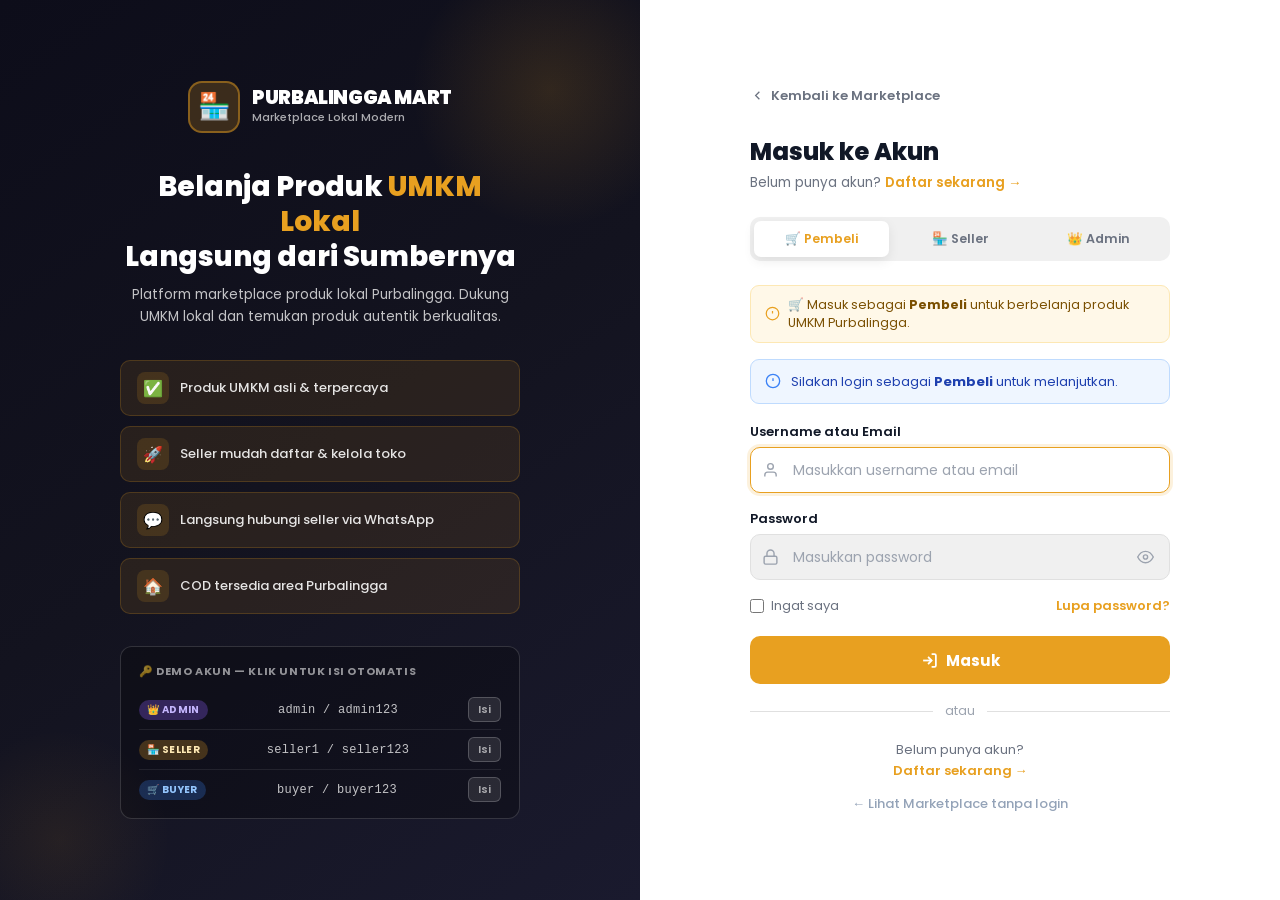
==== checkout.html @ 35e138ec "first commit" ====
<!DOCTYPE html>
<html lang="id">
<head>
  <meta charset="UTF-8"/>
  <meta name="viewport" content="width=device-width, initial-scale=1.0"/>
  <title>Checkout — Purbalingga Mart</title>
  <link rel="stylesheet" href="checkout.css"/>
  <style>
    /* ── Order Success Overlay ─────────────────────────── */
    #ck-success-overlay {
      position: fixed; inset: 0; background: rgba(0,0,0,.6);
      z-index: 9999; display: grid; place-items: center;
      padding: 20px; backdrop-filter: blur(6px);
      animation: ckFadeIn .3s ease;
    }
    @keyframes ckFadeIn { from { opacity:0 } to { opacity:1 } }

    .ck-success-card {
      background: #fff; border-radius: 20px; padding: 32px 28px;
      max-width: 480px; width: 100%;
      box-shadow: 0 28px 80px rgba(0,0,0,.18);
      animation: ckSlideUp .35s ease;
      max-height: 90vh; overflow-y: auto;
    }
    @keyframes ckSlideUp {
      from { opacity:0; transform:translateY(24px) }
      to   { opacity:1; transform:translateY(0) }
    }

    .ck-success-icon  { font-size: 52px; text-align: center; margin-bottom: 12px; }
    .ck-success-title {
      font-size: 20px; font-weight: 900; color: #1e293b;
      text-align: center; margin: 0 0 6px;
    }
    .ck-success-txid  {
      text-align: center; font-family: 'Courier New', monospace;
      font-size: 12px; color: #94a3b8; margin-bottom: 4px;
    }
    .ck-success-total {
      text-align: center; font-size: 15px; color: #64748b;
      margin-bottom: 24px;
    }
    .ck-success-total strong { color: #e8a020; font-size: 18px; }

    /* WA section */
    .ck-wa-section {
      background: #fff8e8; border: 1.5px solid #fde8b4;
      border-radius: 14px; padding: 18px; margin-bottom: 20px;
    }
    .ck-wa-section-title {
      display: flex; align-items: center; gap: 7px;
      font-size: 13.5px; font-weight: 800; color: #7a4f00;
      margin-bottom: 6px;
    }
    .ck-wa-desc {
      font-size: 12.5px; color: #7a5a2a; margin: 0 0 14px;
      line-height: 1.5;
    }
    .ck-wa-btn {
      display: flex; align-items: flex-start; gap: 10px;
      padding: 12px 14px; border-radius: 10px; text-decoration: none;
      font-size: 13px; font-weight: 700; margin-bottom: 8px;
      transition: all .2s; cursor: pointer; border: none;
      font-family: 'Poppins', sans-serif; width: 100%; box-sizing: border-box;
    }
    .ck-wa-btn:last-child { margin-bottom: 0; }
    .ck-wa-seller {
      background: #25d366; color: #fff;
      flex-direction: column; align-items: flex-start; gap: 3px;
    }
    .ck-wa-seller:hover { background: #1da851; }
    .ck-wa-sub {
      font-size: 11.5px; font-weight: 400; opacity: .85;
      display: flex; align-items: center; gap: 5px;
    }
    .ck-wa-no-number {
      background: #f1f5f9; color: #64748b;
      flex-direction: column; align-items: flex-start; gap: 3px;
    }
    .ck-wa-buyer {
      background: #eff6ff; color: #1e40af; border: 1.5px solid #bfdbfe;
      justify-content: center; font-size: 13px;
    }
    .ck-wa-buyer:hover { background: #dbeafe; }

    /* Action buttons */
    .ck-success-actions {
      display: flex; gap: 10px; flex-wrap: wrap;
    }
    .ck-success-btn {
      flex: 1; padding: 12px 16px; border-radius: 10px;
      font-size: 13.5px; font-weight: 700; text-align: center;
      text-decoration: none; display: block; transition: all .2s;
      font-family: 'Poppins', sans-serif; min-width: 120px;
    }
    .ck-success-btn-primary {
      background: #e8a020; color: #fff;
    }
    .ck-success-btn-primary:hover { background: #c98310; }
    .ck-success-btn-outline {
      background: #f8fafc; color: #475569;
      border: 1.5px solid #e2e8f0;
    }
    .ck-success-btn-outline:hover { border-color: #e8a020; color: #e8a020; }

    @media (max-width: 480px) {
      .ck-success-card { padding: 24px 18px; }
      .ck-success-actions { flex-direction: column; }
    }
  </style>
</head>
<body>

<!-- NAVBAR -->
<nav class="ck-nav">
  <a href="index.html" class="ck-nav-brand">
    <div class="ck-nav-logo">🏪</div>
    <span class="ck-nav-name">PURBALINGGA MART</span>
  </a>

  <!-- Progress steps -->
  <div class="ck-nav-steps">
    <div class="ck-step done">
      <div class="ck-step-num">✓</div>
      <span>Keranjang</span>
    </div>
    <div class="ck-step-line done"></div>
    <div class="ck-step active">
      <div class="ck-step-num">2</div>
      <span>Checkout</span>
    </div>
    <div class="ck-step-line"></div>
    <div class="ck-step">
      <div class="ck-step-num">3</div>
      <span>Pembayaran</span>
    </div>
  </div>

  <button class="ck-nav-back" onclick="window.history.back()">
    <svg viewBox="0 0 24 24"><polyline points="15,18 9,12 15,6"/></svg>
    Kembali
  </button>
</nav>

<!-- PAGE CONTENT -->
<div class="ck-page" id="ck-page-content">
  <div class="ck-layout">

    <!-- ═══════════════ MAIN COLUMN ═══════════════ -->
    <div class="ck-main">

      <!-- 1. PRODUK YANG DIPESAN -->
      <div class="ck-card">
        <div class="ck-card-head">
          <div class="ck-card-icon green">🛒</div>
          <div>
            <div class="ck-card-title">Produk yang Dipesan</div>
            <div class="ck-card-sub">Pastikan produk sudah sesuai</div>
          </div>
        </div>
        <div class="ck-prod-list" id="ck-product-list">
          <!-- Filled by checkout.js -->
          <div style="padding:40px 20px;text-align:center;color:#94a3b8">
            <div style="font-size:32px;margin-bottom:8px">⏳</div>
            <div>Memuat produk...</div>
          </div>
        </div>
      </div>

      <!-- 2. ALAMAT PENGIRIMAN -->
      <div class="ck-card">
        <div class="ck-card-head">
          <div class="ck-card-icon orange">📍</div>
          <div>
            <div class="ck-card-title">Alamat Pengiriman</div>
            <div class="ck-card-sub">Pastikan alamat lengkap dan benar</div>
          </div>
        </div>
        <div class="ck-card-body">

          <!-- Saved address box -->
          <div class="ck-saved-addr" id="ck-saved-address" style="display:none;margin-bottom:16px">
            <svg viewBox="0 0 24 24"><path d="M21 10c0 7-9 13-9 13S3 17 3 10a9 9 0 0118 0z"/><circle cx="12" cy="10" r="3"/></svg>
            <div class="ck-saved-addr-info">
              <div class="ck-saved-addr-name">— · —</div>
              <div class="ck-saved-addr-detail">Klik untuk menggunakan alamat tersimpan</div>
            </div>
          </div>

          <div class="ck-addr-form">
            <div class="ck-form-grid">
              <div class="ck-form-group">
                <label class="ck-form-label" for="addr-name">Nama Penerima <span class="ck-form-req">*</span></label>
                <input class="ck-form-input" type="text" id="addr-name" placeholder="Nama lengkap penerima" autocomplete="name"/>
              </div>
              <div class="ck-form-group">
                <label class="ck-form-label" for="addr-phone">Nomor HP <span class="ck-form-req">*</span></label>
                <input class="ck-form-input" type="tel" id="addr-phone" placeholder="08xxxxxxxxxx" autocomplete="tel"/>
              </div>
            </div>

            <div class="ck-form-grid">
              <div class="ck-form-group">
                <label class="ck-form-label" for="addr-province">Provinsi <span class="ck-form-req">*</span></label>
                <select class="ck-form-select" id="addr-province">
                  <option value="">-- Pilih Provinsi --</option>
                  <option value="Jawa Tengah" selected>Jawa Tengah</option>
                  <option value="Jawa Barat">Jawa Barat</option>
                  <option value="Jawa Timur">Jawa Timur</option>
                  <option value="DKI Jakarta">DKI Jakarta</option>
                  <option value="DI Yogyakarta">DI Yogyakarta</option>
                  <option value="Banten">Banten</option>
                  <option value="Sumatera Utara">Sumatera Utara</option>
                  <option value="Bali">Bali</option>
                  <option value="Kalimantan">Kalimantan</option>
                  <option value="Sulawesi">Sulawesi</option>
                  <option value="Lainnya">Lainnya</option>
                </select>
              </div>
              <div class="ck-form-group">
                <label class="ck-form-label" for="addr-city">Kota/Kabupaten <span class="ck-form-req">*</span></label>
                <select class="ck-form-select" id="addr-city">
                  <option value="">-- Pilih Kota --</option>
                  <option value="Purbalingga Kota">Kab. Purbalingga</option>
                  <option value="Banyumas">Kab. Banyumas</option>
                  <option value="Cilacap">Kab. Cilacap</option>
                  <option value="Banjarnegara">Kab. Banjarnegara</option>
                  <option value="Kebumen">Kab. Kebumen</option>
                  <option value="Pemalang">Kab. Pemalang</option>
                  <option value="Semarang">Kota Semarang</option>
                  <option value="Yogyakarta">Kota Yogyakarta</option>
                  <option value="Jakarta">DKI Jakarta</option>
                  <option value="Bandung">Kota Bandung</option>
                  <option value="Surabaya">Kota Surabaya</option>
                  <option value="Lainnya">Kota/Kab Lainnya</option>
                </select>
              </div>
            </div>

            <div class="ck-form-grid">
              <div class="ck-form-group">
                <label class="ck-form-label" for="addr-district">Kecamatan</label>
                <input class="ck-form-input" type="text" id="addr-district" placeholder="Nama kecamatan"/>
              </div>
              <div class="ck-form-group">
                <label class="ck-form-label" for="addr-postal">Kode Pos</label>
                <input class="ck-form-input" type="text" id="addr-postal" placeholder="53311" maxlength="5"/>
              </div>
            </div>

            <div class="ck-form-group ck-form-full">
              <label class="ck-form-label" for="addr-detail">Alamat Lengkap <span class="ck-form-req">*</span></label>
              <textarea class="ck-form-textarea" id="addr-detail" rows="3"
                        placeholder="Nama jalan, nomor rumah, RT/RW, patokan, dll."></textarea>
              <div class="ck-form-hint">Contoh: Jl. Mawar No. 5, RT 02/RW 03, dekat Masjid Al-Ikhlas</div>
            </div>
          </div>

        </div>
      </div>

      <!-- 3. PILIH PENGIRIMAN -->
      <div class="ck-card">
        <div class="ck-card-head">
          <div class="ck-card-icon blue">🚚</div>
          <div>
            <div class="ck-card-title">Metode Pengiriman</div>
            <div class="ck-card-sub">Ongkir otomatis berdasarkan lokasi</div>
          </div>
        </div>
        <div class="ck-card-body">
          <div class="ck-shipping-opts" id="ck-shipping-opts">
            <!-- Filled by checkout.js -->
            <div style="padding:20px;text-align:center;color:#94a3b8;font-size:13px">Pilih kota tujuan untuk melihat opsi pengiriman</div>
          </div>
        </div>
      </div>

      <!-- 4. METODE PEMBAYARAN -->
      <div class="ck-card">
        <div class="ck-card-head">
          <div class="ck-card-icon purple">💳</div>
          <div>
            <div class="ck-card-title">Metode Pembayaran</div>
            <div class="ck-card-sub">Pilih metode yang paling nyaman</div>
          </div>
        </div>
        <div class="ck-card-body">
          <div class="ck-pay-grid" id="ck-payment-grid">
            <!-- Filled by checkout.js -->
          </div>

          <!-- Bank transfer detail -->
          <div class="ck-bank-detail" id="ck-bank-detail">
            <div class="ck-bank-row">
              <span class="ck-bank-label">Bank BCA</span>
              <div style="display:flex;align-items:center;gap:8px">
                <span class="ck-bank-value" id="bca-number">1234567890</span>
                <button class="ck-copy-btn" data-val="1234567890">Salin</button>
              </div>
            </div>
            <div class="ck-bank-row">
              <span class="ck-bank-label">Bank BRI</span>
              <div style="display:flex;align-items:center;gap:8px">
                <span class="ck-bank-value">0987654321</span>
                <button class="ck-copy-btn" data-val="0987654321">Salin</button>
              </div>
            </div>
            <div class="ck-bank-row">
              <span class="ck-bank-label">Bank Mandiri</span>
              <div style="display:flex;align-items:center;gap:8px">
                <span class="ck-bank-value">1122334455</span>
                <button class="ck-copy-btn" data-val="1122334455">Salin</button>
              </div>
            </div>
            <div class="ck-bank-row" style="border-top:1px solid #dbeafe;margin-top:4px;padding-top:8px">
              <span class="ck-bank-label">a.n.</span>
              <span class="ck-bank-value">Purbalingga Mart</span>
            </div>
            <div style="font-size:11.5px;color:#1e40af;margin-top:8px;font-weight:500">
              ⚠️ Transfer sesuai total tagihan. Upload bukti ke seller via WhatsApp setelah transfer.
            </div>
          </div>

          <!-- E-wallet detail -->
          <div class="ck-bank-detail" id="ck-ewallet-detail" style="background:#fff8e8;border-color:#fde8b4">
            <div class="ck-bank-row" style="border-color:#fde8b4">
              <span class="ck-bank-label" style="color:#7a4f00">GoPay / OVO / Dana</span>
              <div style="display:flex;align-items:center;gap:8px">
                <span class="ck-bank-value" style="color:#7a4f00">0812-3456-7890</span>
                <button class="ck-copy-btn" data-val="081234567890" style="background:#fde8b4;color:#7a4f00">Salin</button>
              </div>
            </div>
            <div style="font-size:11.5px;color:#7a4f00;margin-top:6px;font-weight:500">
              ✅ Transfer ke nomor di atas lalu konfirmasi ke seller via WhatsApp.
            </div>
          </div>

          <!-- QRIS box -->
          <!-- QRIS box — diisi otomatis dari Supabase oleh PM_QRIS.renderInCheckout() -->
          <div class="ck-qris-box" id="ck-qris-box">
            <div class="ck-qris-img">
              <div style="text-align:center">
                <div style="font-size:28px;margin-bottom:4px">📱</div>
                <div style="font-size:11px;color:#64748b">QR Code<br>Purbalingga Mart</div>
              </div>
            </div>
            <div style="font-size:12.5px;color:#64748b;font-weight:500">
              Scan dengan GoPay, OVO, Dana, ShopeePay, atau m-banking
            </div>
          </div>

        </div>
      </div>

      <!-- 5. VOUCHER -->
      <div class="ck-card">
        <div class="ck-card-head">
          <div class="ck-card-icon orange">🎟️</div>
          <div>
            <div class="ck-card-title">Voucher & Promo</div>
            <div class="ck-card-sub">Masukkan kode untuk mendapatkan diskon</div>
          </div>
        </div>
        <div class="ck-card-body">
          <div class="ck-voucher-row">
            <input class="ck-voucher-input" type="text" id="ck-voucher-input"
                   placeholder="Contoh: HEMAT10 atau GRATISONGKIR"/>
            <button class="ck-voucher-btn" id="ck-voucher-btn">Pakai</button>
          </div>

          <!-- Applied badge -->
          <div class="ck-voucher-applied" id="ck-voucher-applied">
            <div class="ck-voucher-applied-txt">✅ <span id="ck-voucher-label">Voucher Aktif</span></div>
            <button class="ck-voucher-remove" id="ck-voucher-remove">Hapus</button>
          </div>

          <!-- Available vouchers chips -->
          <div class="ck-voucher-list" id="ck-voucher-chips">
            <!-- Filled by checkout.js -->
          </div>
          <div style="font-size:11.5px;color:#94a3b8;margin-top:8px">
            💡 Coba: <strong>HEMAT10</strong>, <strong>HEMAT20</strong>, <strong>GRATISONGKIR</strong>, <strong>DISKON50</strong>
          </div>
        </div>
      </div>

    </div><!-- /ck-main -->

    <!-- ═══════════════ SIDEBAR SUMMARY ═══════════════ -->
    <aside class="ck-aside">
      <div class="ck-card ck-summary">
        <div class="ck-sum-title">Ringkasan Pesanan</div>

        <!-- Product preview -->
        <div id="ck-sum-products">
          <!-- Filled by checkout.js -->
        </div>

        <div class="ck-sum-body">
          <div class="ck-sum-row">
            <span>Subtotal</span>
            <span class="ck-sum-val" id="sum-subtotal">Rp 0</span>
          </div>
          <div class="ck-sum-row">
            <span>Jumlah Item</span>
            <span class="ck-sum-val" id="sum-items">0 produk</span>
          </div>
          <div class="ck-sum-row">
            <span>Ongkos Kirim</span>
            <span class="ck-sum-val" id="sum-shipping">—</span>
          </div>
          <div class="ck-sum-row" id="sum-discount-row" style="display:none">
            <span>Diskon Voucher</span>
            <span class="ck-sum-val red" id="sum-discount">Rp 0</span>
          </div>
          <div class="ck-sum-row">
            <span>Biaya Layanan</span>
            <span class="ck-sum-val" id="sum-service">Rp 0</span>
          </div>
          <div class="ck-sum-divider"></div>
          <div class="ck-sum-row total">
            <span>TOTAL</span>
            <span id="sum-total">Rp 0</span>
          </div>
        </div>

        <div style="padding:0 16px 16px">
          <button class="ck-submit-btn" id="ck-submit-btn" disabled>
            <svg viewBox="0 0 24 24"><polyline points="20,6 9,17 4,12"/></svg>
            Buat Pesanan · <span id="sum-btn-total">Rp 0</span>
          </button>
          <div class="ck-security">
            <svg viewBox="0 0 24 24"><path d="M12 22s8-4 8-10V5l-8-3-8 3v7c0 6 8 10 8 10z"/></svg>
            Transaksi aman & terenkripsi
          </div>
          <div style="text-align:center;font-size:11.5px;color:#94a3b8;margin-top:8px">
            Dengan menekan tombol di atas, Anda menyetujui
            <a href="#" style="color:#e8a020" onclick="return false">Syarat & Ketentuan</a> kami.
          </div>
        </div>
      </div>

      <!-- Why trust us -->
      <div style="background:#fff;border:1px solid #e2e8f0;border-radius:14px;padding:16px 18px;margin-top:14px">
        <div style="font-size:12.5px;font-weight:700;color:#1e293b;margin-bottom:12px">🛡️ Belanja Aman di Purbalingga Mart</div>
        <div style="display:flex;flex-direction:column;gap:8px">
          <div style="display:flex;align-items:center;gap:10px;font-size:12.5px;color:#475569">
            <span style="font-size:16px">✅</span><span>Produk UMKM asli & terpercaya</span>
          </div>
          <div style="display:flex;align-items:center;gap:10px;font-size:12.5px;color:#475569">
            <span style="font-size:16px">💚</span><span>COD tersedia area Purbalingga</span>
          </div>
          <div style="display:flex;align-items:center;gap:10px;font-size:12.5px;color:#475569">
            <span style="font-size:16px">🔒</span><span>Data transaksi aman & privat</span>
          </div>
          <div style="display:flex;align-items:center;gap:10px;font-size:12.5px;color:#475569">
            <span style="font-size:16px">🔄</span><span>Mudah komplain ke seller</span>
          </div>
        </div>
      </div>
    </aside>

  </div><!-- /ck-layout -->
</div><!-- /ck-page -->

<div id="ck-toast-wrap" class="ck-toast-wrap"></div>

<!-- Scripts -->
<script src="auth.js"></script>
<script src="assets/js/storage.js"></script>
<script src="assets/js/transaction.js"></script>
<script src="assets/js/checkout.js"></script>

<!-- Auto-render QRIS saat payment QRIS dipilih -->
<script>
  document.addEventListener('DOMContentLoaded', () => {
    // Patch showPaymentDetail supaya render QRIS dari Supabase
    const _origRender = window.PM_CHECKOUT;
    document.getElementById('ck-payment-grid')?.addEventListener('click', (e) => {
      const card = e.target.closest('.ck-pay-card');
      if (card && card.dataset.method === 'qris') {
        setTimeout(() => {
          if (typeof PM_QRIS !== 'undefined') PM_QRIS.renderInCheckout();
        }, 50);
      }
    });
  });
</script>

<!-- Update cart.js checkout() to redirect to checkout page -->
<script>
  document.addEventListener('DOMContentLoaded', () => {
    if (window.PM_CART) {
      PM_CART.checkout = function() {
        const cart = PM_DB.getCart();
        if (!cart.length) { PM_AUTH.toast('Keranjang kosong!','err'); return; }
        if (!PM_AUTH.isLoggedIn()) { PM_AUTH.showLoginModal(); return; }
        window.location.href = 'checkout.html';
      };
    }
  });
</script>
</body>
</html>
---- checkout.css ----
/* ================================================================
   PURBALINGGA MART — checkout.css
   Modern marketplace checkout UI
   ================================================================ */

@import url('https://fonts.googleapis.com/css2?family=Poppins:wght@300;400;500;600;700;800;900&display=swap');

*,*::before,*::after { box-sizing: border-box; margin: 0; padding: 0; }
html { scroll-behavior: smooth; }
body { font-family: 'Poppins', sans-serif; background: #f1f5f9; color: #1e293b; min-height: 100vh; }
a { text-decoration: none; color: inherit; }

/* ── Tokens ── */
:root {
  --g: #e8a020; --g-dk: #c98310; --g-xdk: #7a4f00; --g-lt: #fde8b4; --g-xlt: #fff8e8;
  --dark: #0d0d1a; --dark-2: #13131f; --dark-3: #1a1a2e;
  --or: #f97316; --rd: #ef4444; --bl: #3b82f6; --yl: #f59e0b; --pu: #8b5cf6;
  --wh: #fff; --bg: #f1f5f9; --brd: #e2e8f0; --txt: #1e293b; --txt-m: #64748b; --txt-lt: #94a3b8;
  --sh: 0 4px 14px rgba(0,0,0,.07); --sh-lg: 0 12px 36px rgba(0,0,0,.10);
  --r: 10px; --r-md: 14px; --r-lg: 18px; --r-f: 9999px; --t: all .2s ease;
}

/* ================================================================
   TOPBAR / NAVBAR
   ================================================================ */
.ck-nav {
  background: var(--wh);
  border-bottom: 1px solid var(--brd);
  padding: 0 24px;
  height: 60px;
  display: flex;
  align-items: center;
  justify-content: space-between;
  position: sticky;
  top: 0;
  z-index: 100;
  box-shadow: var(--sh);
}
.ck-nav-brand { display: flex; align-items: center; gap: 10px; text-decoration: none; }
.ck-nav-logo  { width: 38px; height: 38px; background: var(--g); border-radius: 10px; display: grid; place-items: center; font-size: 20px; }
.ck-nav-name  { font-size: 15px; font-weight: 800; color: var(--txt); }
.ck-nav-steps { display: flex; align-items: center; gap: 6px; }
.ck-step { display: flex; align-items: center; gap: 6px; font-size: 12.5px; font-weight: 600; color: var(--txt-lt); }
.ck-step-num { width: 24px; height: 24px; border-radius: 50%; background: var(--bg); border: 2px solid var(--brd); display: grid; place-items: center; font-size: 11px; font-weight: 800; transition: var(--t); }
.ck-step.active .ck-step-num { background: var(--g); border-color: var(--g); color: #fff; }
.ck-step.done   .ck-step-num { background: var(--g-lt); border-color: var(--g); color: var(--g-dk); }
.ck-step.active { color: var(--g-dk); }
.ck-step-line { width: 32px; height: 2px; background: var(--brd); border-radius: 1px; }
.ck-step-line.done { background: var(--g-lt); }
.ck-nav-back { display: flex; align-items: center; gap: 6px; font-size: 13px; font-weight: 600; color: var(--txt-m); transition: var(--t); cursor: pointer; border: none; background: none; font-family: inherit; }
.ck-nav-back:hover { color: var(--g); }
.ck-nav-back svg { width: 15px; height: 15px; stroke: currentColor; fill: none; stroke-width: 2; }

/* ================================================================
   LAYOUT
   ================================================================ */
.ck-page { max-width: 1100px; margin: 0 auto; padding: 24px 20px 60px; }
.ck-layout {
  display: grid;
  grid-template-columns: 1fr 360px;
  gap: 20px;
  align-items: start;
}
.ck-main { display: flex; flex-direction: column; gap: 16px; }
.ck-aside { position: sticky; top: 76px; }

/* ================================================================
   CARD
   ================================================================ */
.ck-card {
  background: var(--wh);
  border-radius: var(--r-md);
  border: 1px solid var(--brd);
  overflow: hidden;
  box-shadow: var(--sh);
  transition: var(--t);
}
.ck-card-head {
  padding: 16px 20px;
  border-bottom: 1px solid #f8fafc;
  display: flex;
  align-items: center;
  gap: 10px;
}
.ck-card-icon { width: 34px; height: 34px; border-radius: 9px; display: grid; place-items: center; font-size: 17px; flex-shrink: 0; }
.ck-card-icon.green  { background: var(--g-xlt); }
.ck-card-icon.orange { background: #fff7ed; }
.ck-card-icon.blue   { background: #eff6ff; }
.ck-card-icon.purple { background: #f5f3ff; }
.ck-card-title { font-size: 14px; font-weight: 700; color: var(--txt); }
.ck-card-sub   { font-size: 12px; color: var(--txt-m); margin-top: 1px; }
.ck-card-body  { padding: 18px 20px; }

/* ================================================================
   PRODUCT LIST
   ================================================================ */
.ck-prod-list { display: flex; flex-direction: column; gap: 0; }
.ck-prod-item {
  display: flex;
  align-items: flex-start;
  gap: 14px;
  padding: 14px 20px;
  border-bottom: 1px solid #f8fafc;
  transition: var(--t);
}
.ck-prod-item:last-child { border-bottom: none; }
.ck-prod-item:hover { background: #fafbfc; }
.ck-prod-checkbox { margin-top: 4px; accent-color: var(--g); width: 16px; height: 16px; flex-shrink: 0; cursor: pointer; }
.ck-prod-img  {
  width: 70px; height: 70px; border-radius: 10px;
  object-fit: cover; flex-shrink: 0;
  border: 1px solid var(--brd);
}
.ck-prod-info { flex: 1; min-width: 0; }
.ck-prod-name { font-size: 13.5px; font-weight: 700; color: var(--txt); margin-bottom: 3px; line-height: 1.35; }
.ck-prod-store{ font-size: 12px; color: var(--txt-m); margin-bottom: 6px; }
.ck-prod-price-row { display: flex; align-items: center; justify-content: space-between; }
.ck-prod-price{ font-size: 15px; font-weight: 800; color: var(--g); }
.ck-prod-sub  { font-size: 12.5px; color: var(--txt-lt); }
.ck-prod-qty  { display: flex; align-items: center; gap: 8px; margin-top: 8px; }
.ck-qty-btn   {
  width: 28px; height: 28px; border: 1.5px solid var(--brd); border-radius: 7px;
  background: var(--bg); cursor: pointer; font-size: 16px; font-weight: 700;
  display: grid; place-items: center; transition: var(--t); font-family: inherit; color: var(--txt);
}
.ck-qty-btn:hover { border-color: var(--g); background: var(--g-xlt); color: var(--g); }
.ck-qty-num  { font-size: 14px; font-weight: 700; color: var(--txt); min-width: 24px; text-align: center; }
.ck-prod-remove { color: var(--txt-lt); background: none; border: none; cursor: pointer; font-size: 13px; padding: 3px 6px; border-radius: 5px; transition: var(--t); }
.ck-prod-remove:hover { background: #fef2f2; color: var(--rd); }

/* Seller group header */
.ck-seller-group { border-bottom: 1px solid #f1f5f9; }
.ck-seller-head  { padding: 10px 20px; background: #f8fafc; display: flex; align-items: center; gap: 8px; }
.ck-seller-avatar{ width: 24px; height: 24px; border-radius: 50%; object-fit: cover; }
.ck-seller-name  { font-size: 12.5px; font-weight: 700; color: var(--g-dk); }
.ck-seller-loc   { font-size: 11.5px; color: var(--txt-lt); margin-left: auto; }

/* Catatan per toko */
.ck-note-field {
  width: 100%;
  border: 1.5px solid var(--brd);
  border-radius: var(--r);
  padding: 9px 12px;
  font-size: 13px;
  font-family: 'Poppins', sans-serif;
  color: var(--txt);
  resize: none;
  transition: var(--t);
  outline: none;
  background: var(--bg);
}
.ck-note-field:focus { border-color: var(--g); background: #fff; }
.ck-note-wrap { padding: 0 20px 14px; }
.ck-note-label{ font-size: 12px; color: var(--txt-m); font-weight: 600; margin-bottom: 6px; }

/* ================================================================
   ADDRESS FORM
   ================================================================ */
.ck-addr-form  { display: flex; flex-direction: column; gap: 14px; }
.ck-form-grid  { display: grid; grid-template-columns: 1fr 1fr; gap: 12px; }
.ck-form-full  { grid-column: 1 / -1; }
.ck-form-group { display: flex; flex-direction: column; gap: 5px; }
.ck-form-label { font-size: 12.5px; font-weight: 700; color: var(--txt-m); display: flex; align-items: center; gap: 3px; }
.ck-form-req   { color: var(--rd); }
.ck-form-input, .ck-form-select, .ck-form-textarea {
  height: 42px;
  border: 1.5px solid var(--brd);
  border-radius: var(--r);
  padding: 0 13px;
  font-size: 13.5px;
  color: var(--txt);
  background: var(--bg);
  font-family: 'Poppins', sans-serif;
  transition: var(--t);
  outline: none;
}
.ck-form-input:focus, .ck-form-select:focus, .ck-form-textarea:focus {
  border-color: var(--g);
  background: #fff;
  box-shadow: 0 0 0 3px rgba(232,160,32,.12);
}
.ck-form-input.err { border-color: var(--rd); }
.ck-form-textarea { height: auto; min-height: 80px; padding: 10px 13px; resize: vertical; }
.ck-form-select {
  appearance: none;
  background-image: url("data:image/svg+xml,%3Csvg xmlns='http://www.w3.org/2000/svg' width='14' height='14' viewBox='0 0 24 24' fill='none' stroke='%2394a3b8' stroke-width='2'%3E%3Cpath d='m6 9 6 6 6-6'/%3E%3C/svg%3E");
  background-repeat: no-repeat;
  background-position: right 12px center;
  padding-right: 36px;
  cursor: pointer;
}
.ck-form-hint  { font-size: 11.5px; color: var(--txt-lt); margin-top: 2px; }
.ck-saved-addr { background: var(--g-xlt); border: 1.5px solid var(--g-lt); border-radius: var(--r); padding: 12px 14px; display: flex; align-items: flex-start; gap: 12px; cursor: pointer; transition: var(--t); }
.ck-saved-addr:hover { border-color: var(--g); }
.ck-saved-addr svg { width: 18px; height: 18px; stroke: var(--g); fill: none; stroke-width: 2; flex-shrink: 0; margin-top: 1px; }
.ck-saved-addr-info { flex: 1; }
.ck-saved-addr-name { font-size: 13px; font-weight: 700; color: var(--g-dk); }
.ck-saved-addr-detail { font-size: 12.5px; color: var(--g-dk); opacity: .8; margin-top: 2px; line-height: 1.5; }

/* ================================================================
   PAYMENT METHOD
   ================================================================ */
.ck-pay-grid { display: grid; grid-template-columns: 1fr 1fr; gap: 10px; }
.ck-pay-card {
  border: 2px solid var(--brd);
  border-radius: var(--r-md);
  padding: 14px 16px;
  cursor: pointer;
  transition: var(--t);
  display: flex;
  flex-direction: column;
  gap: 6px;
  position: relative;
  overflow: hidden;
}
.ck-pay-card:hover { border-color: var(--g); background: var(--g-xlt); }
.ck-pay-card.selected {
  border-color: var(--g);
  background: var(--g-xlt);
  box-shadow: 0 0 0 3px rgba(232,160,32,.15);
}
.ck-pay-card input[type="radio"] { position: absolute; opacity: 0; pointer-events: none; }
.ck-pay-icon  { font-size: 24px; line-height: 1; }
.ck-pay-name  { font-size: 13px; font-weight: 700; color: var(--txt); }
.ck-pay-desc  { font-size: 11.5px; color: var(--txt-m); line-height: 1.4; }
.ck-pay-check {
  position: absolute; top: 10px; right: 10px;
  width: 20px; height: 20px; border-radius: 50%;
  border: 2px solid var(--brd); background: #fff;
  display: grid; place-items: center;
  transition: var(--t);
}
.ck-pay-card.selected .ck-pay-check { background: var(--g); border-color: var(--g); }
.ck-pay-check svg { width: 10px; height: 10px; stroke: #fff; fill: none; stroke-width: 3; opacity: 0; transition: var(--t); }
.ck-pay-card.selected .ck-pay-check svg { opacity: 1; }

/* Bank details */
.ck-bank-detail {
  display: none;
  background: #eff6ff;
  border: 1.5px solid #bfdbfe;
  border-radius: var(--r);
  padding: 14px 16px;
  margin-top: 12px;
}
.ck-bank-detail.show { display: block; }
.ck-bank-row  { display: flex; justify-content: space-between; align-items: center; padding: 6px 0; border-bottom: 1px solid #dbeafe; font-size: 13px; }
.ck-bank-row:last-child { border-bottom: none; }
.ck-bank-label{ color: #1e40af; font-weight: 600; }
.ck-bank-value{ color: #1e40af; font-weight: 700; }
.ck-copy-btn  {
  font-size: 11px; font-weight: 700; color: var(--bl);
  background: #dbeafe; border: none; border-radius: 5px;
  padding: 3px 8px; cursor: pointer; font-family: 'Poppins', sans-serif;
  transition: var(--t);
}
.ck-copy-btn:hover { background: #bfdbfe; }

/* QRIS */
.ck-qris-box {
  display: none; text-align: center;
  padding: 16px; margin-top: 12px;
  background: #f8fafc; border: 1.5px solid var(--brd); border-radius: var(--r);
}
.ck-qris-box.show { display: block; }
.ck-qris-img { width: 140px; height: 140px; background: var(--brd); border-radius: 10px; margin: 0 auto 10px; display: grid; place-items: center; font-size: 11px; color: var(--txt-lt); }

/* ================================================================
   SHIPPING
   ================================================================ */
.ck-shipping-opts { display: flex; flex-direction: column; gap: 8px; }
.ck-ship-opt {
  border: 2px solid var(--brd);
  border-radius: var(--r);
  padding: 12px 16px;
  cursor: pointer;
  transition: var(--t);
  display: flex;
  align-items: center;
  gap: 12px;
}
.ck-ship-opt:hover   { border-color: var(--g); }
.ck-ship-opt.selected{ border-color: var(--g); background: var(--g-xlt); }
.ck-ship-opt input   { accent-color: var(--g); flex-shrink: 0; }
.ck-ship-info { flex: 1; }
.ck-ship-name { font-size: 13px; font-weight: 700; color: var(--txt); }
.ck-ship-eta  { font-size: 11.5px; color: var(--txt-m); margin-top: 1px; }
.ck-ship-price{ font-size: 14px; font-weight: 800; color: var(--g); }
.ck-ship-notice {
  background: var(--g-xlt); border: 1.5px solid var(--g-lt);
  border-radius: var(--r); padding: 11px 14px;
  font-size: 12.5px; color: var(--g-xdk); line-height: 1.6;
  margin-bottom: 14px;
}
.ck-ship-group { margin-bottom: 16px; }
.ck-ship-group:last-child { margin-bottom: 0; }
.ck-ship-group-title {
  font-size: 12.5px; font-weight: 800; color: var(--txt);
  margin-bottom: 8px; display: flex; align-items: center; gap: 6px;
}
.ck-ship-radio-list { display: flex; flex-direction: column; gap: 8px; }

/* ================================================================
   VOUCHER
   ================================================================ */
.ck-voucher-row { display: flex; gap: 8px; }
.ck-voucher-input {
  flex: 1; height: 42px;
  border: 1.5px solid var(--brd); border-radius: var(--r);
  padding: 0 14px; font-size: 13.5px; font-family: 'Poppins', sans-serif;
  text-transform: uppercase; letter-spacing: 1px; color: var(--g-dk); font-weight: 600;
  background: var(--bg); transition: var(--t); outline: none;
}
.ck-voucher-input:focus { border-color: var(--g); background: #fff; }
.ck-voucher-input::placeholder { text-transform: none; letter-spacing: 0; color: var(--txt-lt); font-weight: 400; }
.ck-voucher-btn {
  height: 42px; padding: 0 18px;
  background: var(--g); color: #fff;
  border: none; border-radius: var(--r);
  font-size: 13px; font-weight: 700; cursor: pointer;
  font-family: 'Poppins', sans-serif; transition: var(--t);
  white-space: nowrap;
}
.ck-voucher-btn:hover { background: var(--g-dk); }
.ck-voucher-applied {
  display: none;
  background: var(--g-xlt); border: 1.5px solid var(--g-lt);
  border-radius: var(--r); padding: 10px 14px;
  margin-top: 10px;
  align-items: center; justify-content: space-between; gap: 10px;
}
.ck-voucher-applied.show { display: flex; }
.ck-voucher-applied-txt { font-size: 13px; font-weight: 700; color: var(--g-dk); }
.ck-voucher-remove {
  font-size: 12px; font-weight: 700; color: var(--rd);
  background: #fef2f2; border: none; border-radius: 5px;
  padding: 3px 9px; cursor: pointer; font-family: inherit;
  transition: var(--t);
}
.ck-voucher-remove:hover { background: #fee2e2; }

/* Available vouchers */
.ck-voucher-list { display: flex; flex-wrap: wrap; gap: 6px; margin-top: 10px; }
.ck-voucher-chip {
  padding: 4px 10px; background: #f8fafc; border: 1.5px solid var(--brd);
  border-radius: var(--r-f); font-size: 11.5px; font-weight: 700;
  color: var(--txt-m); cursor: pointer; transition: var(--t);
  font-family: 'Poppins', sans-serif;
}
.ck-voucher-chip:hover { border-color: var(--g); background: var(--g-xlt); color: var(--g); }

/* ================================================================
   ORDER SUMMARY SIDEBAR
   ================================================================ */
.ck-summary { display: flex; flex-direction: column; gap: 14px; }
.ck-sum-title { font-size: 14px; font-weight: 800; color: var(--txt); padding: 16px 20px 0; }
.ck-sum-body  { padding: 0 20px 16px; }
.ck-sum-row   { display: flex; justify-content: space-between; align-items: center; padding: 8px 0; font-size: 13.5px; color: var(--txt-m); }
.ck-sum-row.bold { font-size: 14px; font-weight: 700; color: var(--txt); }
.ck-sum-row.total{
  font-size: 16px; font-weight: 900; color: var(--g);
  border-top: 2px solid var(--g-lt); margin-top: 4px; padding-top: 12px;
}
.ck-sum-row.discount { color: var(--rd); }
.ck-sum-divider{ height: 1px; background: var(--brd); margin: 4px 0; }
.ck-sum-val   { font-weight: 700; color: var(--txt); }
.ck-sum-val.green { color: var(--g); }
.ck-sum-val.red   { color: var(--rd); }

/* Submit button */
.ck-submit-btn {
  width: 100%;
  height: 52px;
  background: linear-gradient(135deg, var(--g), var(--g-dk));
  color: #fff;
  border: none;
  border-radius: var(--r-md);
  font-size: 15px;
  font-weight: 800;
  cursor: pointer;
  font-family: 'Poppins', sans-serif;
  transition: var(--t);
  display: flex;
  align-items: center;
  justify-content: center;
  gap: 8px;
  box-shadow: 0 4px 18px rgba(232,160,32,.40);
  letter-spacing: .3px;
}
.ck-submit-btn:hover { background: linear-gradient(135deg, var(--g-dk), var(--g-xdk)); transform: translateY(-1px); box-shadow: 0 8px 24px rgba(232,160,32,.45); }
.ck-submit-btn:disabled { background: var(--brd); color: var(--txt-lt); cursor: not-allowed; box-shadow: none; transform: none; }
.ck-submit-btn svg { width: 18px; height: 18px; stroke: #fff; fill: none; stroke-width: 2.5; }

.ck-security { text-align: center; font-size: 11.5px; color: var(--txt-lt); margin-top: 10px; display: flex; align-items: center; justify-content: center; gap: 5px; }
.ck-security svg { width: 13px; height: 13px; stroke: var(--g); fill: none; stroke-width: 2; }

/* Product count badge in summary */
.ck-sum-prod-count { background: var(--g-xlt); border: 1px solid var(--g-lt); border-radius: var(--r); padding: 12px 16px; margin: 0 20px 14px; display: flex; align-items: center; gap: 10px; }
.ck-sum-prod-img   { width: 40px; height: 40px; border-radius: 7px; object-fit: cover; flex-shrink: 0; }
.ck-sum-prod-info  { flex: 1; font-size: 12.5px; }
.ck-sum-prod-name  { font-weight: 700; color: var(--g-dk); }
.ck-sum-prod-qty   { color: var(--g-dk); opacity: .75; }
.ck-sum-more       { font-size: 11.5px; color: var(--g); font-weight: 600; text-align: center; margin: -8px 20px 10px; }

/* Loading spinner */
.ck-spinner { width: 18px; height: 18px; border: 2.5px solid rgba(255,255,255,.3); border-top-color: #fff; border-radius: 50%; animation: ckSpin .7s linear infinite; }
@keyframes ckSpin { to { transform: rotate(360deg); } }

/* ================================================================
   EMPTY STATE
   ================================================================ */
.ck-empty {
  text-align: center;
  padding: 80px 20px;
  background: var(--wh);
  border-radius: var(--r-lg);
  border: 1px solid var(--brd);
}
.ck-empty-icon { font-size: 64px; margin-bottom: 16px; }
.ck-empty-title { font-size: 20px; font-weight: 800; color: var(--txt); margin-bottom: 8px; }
.ck-empty-desc  { font-size: 14px; color: var(--txt-m); margin-bottom: 24px; }
.ck-empty-btn   {
  display: inline-flex; align-items: center; gap: 8px;
  padding: 12px 28px; background: var(--g); color: #fff;
  border: none; border-radius: var(--r); font-size: 14px; font-weight: 700;
  cursor: pointer; font-family: 'Poppins', sans-serif; transition: var(--t);
  text-decoration: none;
}
.ck-empty-btn:hover { background: var(--g-dk); }

/* ================================================================
   TOAST
   ================================================================ */
.ck-toast-wrap { position: fixed; bottom: 22px; right: 22px; z-index: 99999; display: flex; flex-direction: column; gap: 8px; align-items: flex-end; pointer-events: none; }
.ck-toast { padding: 12px 20px; border-radius: 10px; font-size: 13px; font-weight: 600; font-family: 'Poppins', sans-serif; color: #fff; box-shadow: 0 8px 28px rgba(0,0,0,.15); pointer-events: auto; animation: ckTIn .25s ease; display: flex; align-items: center; gap: 8px; max-width: 320px; }
.ck-toast.ok   { background: var(--g); }
.ck-toast.err  { background: var(--rd); }
.ck-toast.warn { background: var(--or); }
.ck-toast.info { background: var(--bl); }
@keyframes ckTIn  { from{opacity:0;transform:translateX(24px)} to{opacity:1;transform:translateX(0)} }
@keyframes ckTOut { from{opacity:1;transform:translateX(0)}     to{opacity:0;transform:translateX(24px)} }

/* ================================================================
   RESPONSIVE
   ================================================================ */
@media(max-width:900px) {
  .ck-layout { grid-template-columns: 1fr; }
  .ck-aside  { position: static; }
  .ck-nav-steps { display: none; }
}
@media(max-width:600px) {
  .ck-page   { padding: 12px 12px 80px; }
  .ck-form-grid { grid-template-columns: 1fr; }
  .ck-pay-grid  { grid-template-columns: 1fr 1fr; }
  .ck-card-body { padding: 14px 14px; }
  .ck-prod-item { padding: 12px 14px; gap: 10px; }
  .ck-prod-img  { width: 56px; height: 56px; }

  /* Sticky summary on mobile */
  .ck-aside { position: fixed; bottom: 0; left: 0; right: 0; z-index: 50; }
  .ck-summary-collapsed { display: flex; align-items: center; justify-content: space-between; padding: 12px 16px; background: var(--wh); border-top: 2px solid var(--g-lt); box-shadow: 0 -4px 20px rgba(0,0,0,.08); }
  .ck-summary-expanded { display: none; padding: 12px 16px; background: var(--wh); border-top: 1px solid var(--brd); max-height: 60vh; overflow-y: auto; }
  .ck-summary-expanded.show { display: block; }
}
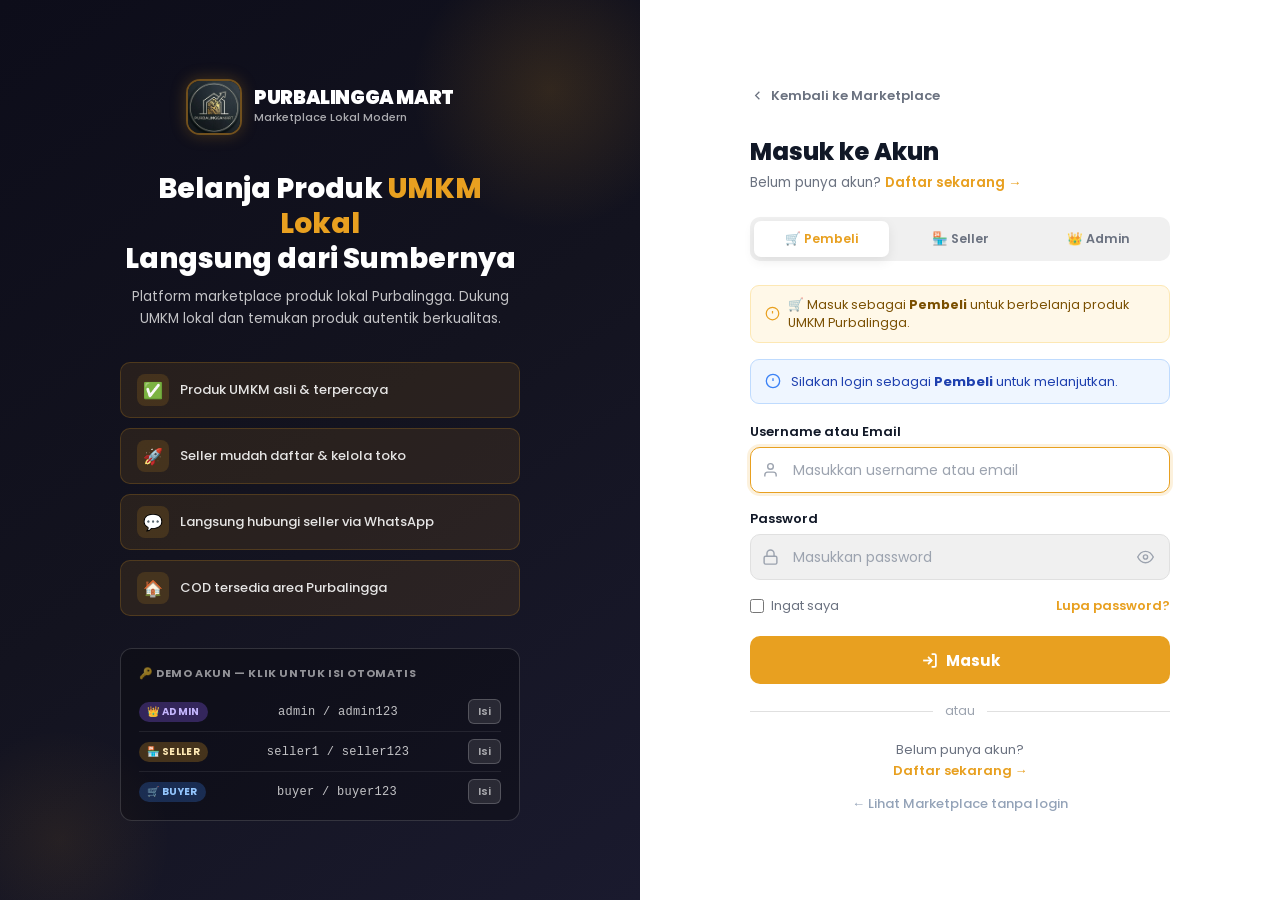
==== commit 8b920eda: "Add new project files" ====
--- a/checkout.html
+++ b/checkout.html
@@ -4,7 +4,7 @@
   <meta charset="UTF-8"/>
   <meta name="viewport" content="width=device-width, initial-scale=1.0"/>
   <title>Checkout — Purbalingga Mart</title>
-  <link rel="stylesheet" href="checkout.css"/>
+  <link rel="stylesheet" href="assets/css/checkout.css"/>
   <style>
     /* ── Order Success Overlay ─────────────────────────── */
     #ck-success-overlay {
@@ -114,7 +114,7 @@
 <!-- NAVBAR -->
 <nav class="ck-nav">
   <a href="index.html" class="ck-nav-brand">
-    <div class="ck-nav-logo">🏪</div>
+    <img class="ck-nav-logo-img" src="[data-uri]" alt="Logo" />
     <span class="ck-nav-name">PURBALINGGA MART</span>
   </a>
 
--- a/assets/css/checkout.css
+++ b/assets/css/checkout.css
@@ -0,0 +1,481 @@
+/* ================================================================
+   PURBALINGGA MART — checkout.css
+   Modern marketplace checkout UI
+   ================================================================ */
+
+@import url('https://fonts.googleapis.com/css2?family=Poppins:wght@300;400;500;600;700;800;900&display=swap');
+
+*,*::before,*::after { box-sizing: border-box; margin: 0; padding: 0; }
+html { scroll-behavior: smooth; }
+body { font-family: 'Poppins', sans-serif; background: #f1f5f9; color: #1e293b; min-height: 100vh; }
+a { text-decoration: none; color: inherit; }
+
+/* ── Tokens ── */
+:root {
+  --g: #e8a020; --g-dk: #c98310; --g-xdk: #7a4f00; --g-lt: #fde8b4; --g-xlt: #fff8e8;
+  --dark: #0d0d1a; --dark-2: #13131f; --dark-3: #1a1a2e;
+  --or: #f97316; --rd: #ef4444; --bl: #3b82f6; --yl: #f59e0b; --pu: #8b5cf6;
+  --wh: #fff; --bg: #f1f5f9; --brd: #e2e8f0; --txt: #1e293b; --txt-m: #64748b; --txt-lt: #94a3b8;
+  --sh: 0 4px 14px rgba(0,0,0,.07); --sh-lg: 0 12px 36px rgba(0,0,0,.10);
+  --r: 10px; --r-md: 14px; --r-lg: 18px; --r-f: 9999px; --t: all .2s ease;
+}
+
+/* ================================================================
+   TOPBAR / NAVBAR
+   ================================================================ */
+.ck-nav {
+  background: var(--wh);
+  border-bottom: 1px solid var(--brd);
+  padding: 0 24px;
+  height: 60px;
+  display: flex;
+  align-items: center;
+  justify-content: space-between;
+  position: sticky;
+  top: 0;
+  z-index: 100;
+  box-shadow: var(--sh);
+}
+.ck-nav-brand { display: flex; align-items: center; gap: 10px; text-decoration: none; }
+.ck-nav-logo  { width: 38px; height: 38px; background: var(--g); border-radius: 10px; display: grid; place-items: center; font-size: 20px; }
+.ck-nav-name  { font-size: 15px; font-weight: 800; color: var(--txt); }
+.ck-nav-steps { display: flex; align-items: center; gap: 6px; }
+.ck-step { display: flex; align-items: center; gap: 6px; font-size: 12.5px; font-weight: 600; color: var(--txt-lt); }
+.ck-step-num { width: 24px; height: 24px; border-radius: 50%; background: var(--bg); border: 2px solid var(--brd); display: grid; place-items: center; font-size: 11px; font-weight: 800; transition: var(--t); }
+.ck-step.active .ck-step-num { background: var(--g); border-color: var(--g); color: #fff; }
+.ck-step.done   .ck-step-num { background: var(--g-lt); border-color: var(--g); color: var(--g-dk); }
+.ck-step.active { color: var(--g-dk); }
+.ck-step-line { width: 32px; height: 2px; background: var(--brd); border-radius: 1px; }
+.ck-step-line.done { background: var(--g-lt); }
+.ck-nav-back { display: flex; align-items: center; gap: 6px; font-size: 13px; font-weight: 600; color: var(--txt-m); transition: var(--t); cursor: pointer; border: none; background: none; font-family: inherit; }
+.ck-nav-back:hover { color: var(--g); }
+.ck-nav-back svg { width: 15px; height: 15px; stroke: currentColor; fill: none; stroke-width: 2; }
+
+/* ================================================================
+   LAYOUT
+   ================================================================ */
+.ck-page { max-width: 1100px; margin: 0 auto; padding: 24px 20px 60px; }
+.ck-layout {
+  display: grid;
+  grid-template-columns: 1fr 360px;
+  gap: 20px;
+  align-items: start;
+}
+.ck-main { display: flex; flex-direction: column; gap: 16px; }
+.ck-aside { position: sticky; top: 76px; }
+
+/* ================================================================
+   CARD
+   ================================================================ */
+.ck-card {
+  background: var(--wh);
+  border-radius: var(--r-md);
+  border: 1px solid var(--brd);
+  overflow: hidden;
+  box-shadow: var(--sh);
+  transition: var(--t);
+}
+.ck-card-head {
+  padding: 16px 20px;
+  border-bottom: 1px solid #f8fafc;
+  display: flex;
+  align-items: center;
+  gap: 10px;
+}
+.ck-card-icon { width: 34px; height: 34px; border-radius: 9px; display: grid; place-items: center; font-size: 17px; flex-shrink: 0; }
+.ck-card-icon.green  { background: var(--g-xlt); }
+.ck-card-icon.orange { background: #fff7ed; }
+.ck-card-icon.blue   { background: #eff6ff; }
+.ck-card-icon.purple { background: #f5f3ff; }
+.ck-card-title { font-size: 14px; font-weight: 700; color: var(--txt); }
+.ck-card-sub   { font-size: 12px; color: var(--txt-m); margin-top: 1px; }
+.ck-card-body  { padding: 18px 20px; }
+
+/* ================================================================
+   PRODUCT LIST
+   ================================================================ */
+.ck-prod-list { display: flex; flex-direction: column; gap: 0; }
+.ck-prod-item {
+  display: flex;
+  align-items: flex-start;
+  gap: 14px;
+  padding: 14px 20px;
+  border-bottom: 1px solid #f8fafc;
+  transition: var(--t);
+}
+.ck-prod-item:last-child { border-bottom: none; }
+.ck-prod-item:hover { background: #fafbfc; }
+.ck-prod-checkbox { margin-top: 4px; accent-color: var(--g); width: 16px; height: 16px; flex-shrink: 0; cursor: pointer; }
+.ck-prod-img  {
+  width: 70px; height: 70px; border-radius: 10px;
+  object-fit: cover; flex-shrink: 0;
+  border: 1px solid var(--brd);
+}
+.ck-prod-info { flex: 1; min-width: 0; }
+.ck-prod-name { font-size: 13.5px; font-weight: 700; color: var(--txt); margin-bottom: 3px; line-height: 1.35; }
+.ck-prod-store{ font-size: 12px; color: var(--txt-m); margin-bottom: 6px; }
+.ck-prod-price-row { display: flex; align-items: center; justify-content: space-between; }
+.ck-prod-price{ font-size: 15px; font-weight: 800; color: var(--g); }
+.ck-prod-sub  { font-size: 12.5px; color: var(--txt-lt); }
+.ck-prod-qty  { display: flex; align-items: center; gap: 8px; margin-top: 8px; }
+.ck-qty-btn   {
+  width: 28px; height: 28px; border: 1.5px solid var(--brd); border-radius: 7px;
+  background: var(--bg); cursor: pointer; font-size: 16px; font-weight: 700;
+  display: grid; place-items: center; transition: var(--t); font-family: inherit; color: var(--txt);
+}
+.ck-qty-btn:hover { border-color: var(--g); background: var(--g-xlt); color: var(--g); }
+.ck-qty-num  { font-size: 14px; font-weight: 700; color: var(--txt); min-width: 24px; text-align: center; }
+.ck-prod-remove { color: var(--txt-lt); background: none; border: none; cursor: pointer; font-size: 13px; padding: 3px 6px; border-radius: 5px; transition: var(--t); }
+.ck-prod-remove:hover { background: #fef2f2; color: var(--rd); }
+
+/* Seller group header */
+.ck-seller-group { border-bottom: 1px solid #f1f5f9; }
+.ck-seller-head  { padding: 10px 20px; background: #f8fafc; display: flex; align-items: center; gap: 8px; }
+.ck-seller-avatar{ width: 24px; height: 24px; border-radius: 50%; object-fit: cover; }
+.ck-seller-name  { font-size: 12.5px; font-weight: 700; color: var(--g-dk); }
+.ck-seller-loc   { font-size: 11.5px; color: var(--txt-lt); margin-left: auto; }
+
+/* Catatan per toko */
+.ck-note-field {
+  width: 100%;
+  border: 1.5px solid var(--brd);
+  border-radius: var(--r);
+  padding: 9px 12px;
+  font-size: 13px;
+  font-family: 'Poppins', sans-serif;
+  color: var(--txt);
+  resize: none;
+  transition: var(--t);
+  outline: none;
+  background: var(--bg);
+}
+.ck-note-field:focus { border-color: var(--g); background: #fff; }
+.ck-note-wrap { padding: 0 20px 14px; }
+.ck-note-label{ font-size: 12px; color: var(--txt-m); font-weight: 600; margin-bottom: 6px; }
+
+/* ================================================================
+   ADDRESS FORM
+   ================================================================ */
+.ck-addr-form  { display: flex; flex-direction: column; gap: 14px; }
+.ck-form-grid  { display: grid; grid-template-columns: 1fr 1fr; gap: 12px; }
+.ck-form-full  { grid-column: 1 / -1; }
+.ck-form-group { display: flex; flex-direction: column; gap: 5px; }
+.ck-form-label { font-size: 12.5px; font-weight: 700; color: var(--txt-m); display: flex; align-items: center; gap: 3px; }
+.ck-form-req   { color: var(--rd); }
+.ck-form-input, .ck-form-select, .ck-form-textarea {
+  height: 42px;
+  border: 1.5px solid var(--brd);
+  border-radius: var(--r);
+  padding: 0 13px;
+  font-size: 13.5px;
+  color: var(--txt);
+  background: var(--bg);
+  font-family: 'Poppins', sans-serif;
+  transition: var(--t);
+  outline: none;
+}
+.ck-form-input:focus, .ck-form-select:focus, .ck-form-textarea:focus {
+  border-color: var(--g);
+  background: #fff;
+  box-shadow: 0 0 0 3px rgba(232,160,32,.12);
+}
+.ck-form-input.err { border-color: var(--rd); }
+.ck-form-textarea { height: auto; min-height: 80px; padding: 10px 13px; resize: vertical; }
+.ck-form-select {
+  appearance: none;
+  background-image: url("data:image/svg+xml,%3Csvg xmlns='http://www.w3.org/2000/svg' width='14' height='14' viewBox='0 0 24 24' fill='none' stroke='%2394a3b8' stroke-width='2'%3E%3Cpath d='m6 9 6 6 6-6'/%3E%3C/svg%3E");
+  background-repeat: no-repeat;
+  background-position: right 12px center;
+  padding-right: 36px;
+  cursor: pointer;
+}
+.ck-form-hint  { font-size: 11.5px; color: var(--txt-lt); margin-top: 2px; }
+.ck-saved-addr { background: var(--g-xlt); border: 1.5px solid var(--g-lt); border-radius: var(--r); padding: 12px 14px; display: flex; align-items: flex-start; gap: 12px; cursor: pointer; transition: var(--t); }
+.ck-saved-addr:hover { border-color: var(--g); }
+.ck-saved-addr svg { width: 18px; height: 18px; stroke: var(--g); fill: none; stroke-width: 2; flex-shrink: 0; margin-top: 1px; }
+.ck-saved-addr-info { flex: 1; }
+.ck-saved-addr-name { font-size: 13px; font-weight: 700; color: var(--g-dk); }
+.ck-saved-addr-detail { font-size: 12.5px; color: var(--g-dk); opacity: .8; margin-top: 2px; line-height: 1.5; }
+
+/* ================================================================
+   PAYMENT METHOD
+   ================================================================ */
+.ck-pay-grid { display: grid; grid-template-columns: 1fr 1fr; gap: 10px; }
+.ck-pay-card {
+  border: 2px solid var(--brd);
+  border-radius: var(--r-md);
+  padding: 14px 16px;
+  cursor: pointer;
+  transition: var(--t);
+  display: flex;
+  flex-direction: column;
+  gap: 6px;
+  position: relative;
+  overflow: hidden;
+}
+.ck-pay-card:hover { border-color: var(--g); background: var(--g-xlt); }
+.ck-pay-card.selected {
+  border-color: var(--g);
+  background: var(--g-xlt);
+  box-shadow: 0 0 0 3px rgba(232,160,32,.15);
+}
+.ck-pay-card input[type="radio"] { position: absolute; opacity: 0; pointer-events: none; }
+.ck-pay-icon  { font-size: 24px; line-height: 1; }
+.ck-pay-name  { font-size: 13px; font-weight: 700; color: var(--txt); }
+.ck-pay-desc  { font-size: 11.5px; color: var(--txt-m); line-height: 1.4; }
+.ck-pay-check {
+  position: absolute; top: 10px; right: 10px;
+  width: 20px; height: 20px; border-radius: 50%;
+  border: 2px solid var(--brd); background: #fff;
+  display: grid; place-items: center;
+  transition: var(--t);
+}
+.ck-pay-card.selected .ck-pay-check { background: var(--g); border-color: var(--g); }
+.ck-pay-check svg { width: 10px; height: 10px; stroke: #fff; fill: none; stroke-width: 3; opacity: 0; transition: var(--t); }
+.ck-pay-card.selected .ck-pay-check svg { opacity: 1; }
+
+/* Bank details */
+.ck-bank-detail {
+  display: none;
+  background: #eff6ff;
+  border: 1.5px solid #bfdbfe;
+  border-radius: var(--r);
+  padding: 14px 16px;
+  margin-top: 12px;
+}
+.ck-bank-detail.show { display: block; }
+.ck-bank-row  { display: flex; justify-content: space-between; align-items: center; padding: 6px 0; border-bottom: 1px solid #dbeafe; font-size: 13px; }
+.ck-bank-row:last-child { border-bottom: none; }
+.ck-bank-label{ color: #1e40af; font-weight: 600; }
+.ck-bank-value{ color: #1e40af; font-weight: 700; }
+.ck-copy-btn  {
+  font-size: 11px; font-weight: 700; color: var(--bl);
+  background: #dbeafe; border: none; border-radius: 5px;
+  padding: 3px 8px; cursor: pointer; font-family: 'Poppins', sans-serif;
+  transition: var(--t);
+}
+.ck-copy-btn:hover { background: #bfdbfe; }
+
+/* QRIS */
+.ck-qris-box {
+  display: none; text-align: center;
+  padding: 16px; margin-top: 12px;
+  background: #f8fafc; border: 1.5px solid var(--brd); border-radius: var(--r);
+}
+.ck-qris-box.show { display: block; }
+.ck-qris-img { width: 140px; height: 140px; background: var(--brd); border-radius: 10px; margin: 0 auto 10px; display: grid; place-items: center; font-size: 11px; color: var(--txt-lt); }
+
+/* ================================================================
+   SHIPPING
+   ================================================================ */
+.ck-shipping-opts { display: flex; flex-direction: column; gap: 8px; }
+.ck-ship-opt {
+  border: 2px solid var(--brd);
+  border-radius: var(--r);
+  padding: 12px 16px;
+  cursor: pointer;
+  transition: var(--t);
+  display: flex;
+  align-items: center;
+  gap: 12px;
+}
+.ck-ship-opt:hover   { border-color: var(--g); }
+.ck-ship-opt.selected{ border-color: var(--g); background: var(--g-xlt); }
+.ck-ship-opt input   { accent-color: var(--g); flex-shrink: 0; }
+.ck-ship-info { flex: 1; }
+.ck-ship-name { font-size: 13px; font-weight: 700; color: var(--txt); }
+.ck-ship-eta  { font-size: 11.5px; color: var(--txt-m); margin-top: 1px; }
+.ck-ship-price{ font-size: 14px; font-weight: 800; color: var(--g); }
+.ck-ship-notice {
+  background: var(--g-xlt); border: 1.5px solid var(--g-lt);
+  border-radius: var(--r); padding: 11px 14px;
+  font-size: 12.5px; color: var(--g-xdk); line-height: 1.6;
+  margin-bottom: 14px;
+}
+.ck-ship-group { margin-bottom: 16px; }
+.ck-ship-group:last-child { margin-bottom: 0; }
+.ck-ship-group-title {
+  font-size: 12.5px; font-weight: 800; color: var(--txt);
+  margin-bottom: 8px; display: flex; align-items: center; gap: 6px;
+}
+.ck-ship-radio-list { display: flex; flex-direction: column; gap: 8px; }
+
+/* ================================================================
+   VOUCHER
+   ================================================================ */
+.ck-voucher-row { display: flex; gap: 8px; }
+.ck-voucher-input {
+  flex: 1; height: 42px;
+  border: 1.5px solid var(--brd); border-radius: var(--r);
+  padding: 0 14px; font-size: 13.5px; font-family: 'Poppins', sans-serif;
+  text-transform: uppercase; letter-spacing: 1px; color: var(--g-dk); font-weight: 600;
+  background: var(--bg); transition: var(--t); outline: none;
+}
+.ck-voucher-input:focus { border-color: var(--g); background: #fff; }
+.ck-voucher-input::placeholder { text-transform: none; letter-spacing: 0; color: var(--txt-lt); font-weight: 400; }
+.ck-voucher-btn {
+  height: 42px; padding: 0 18px;
+  background: var(--g); color: #fff;
+  border: none; border-radius: var(--r);
+  font-size: 13px; font-weight: 700; cursor: pointer;
+  font-family: 'Poppins', sans-serif; transition: var(--t);
+  white-space: nowrap;
+}
+.ck-voucher-btn:hover { background: var(--g-dk); }
+.ck-voucher-applied {
+  display: none;
+  background: var(--g-xlt); border: 1.5px solid var(--g-lt);
+  border-radius: var(--r); padding: 10px 14px;
+  margin-top: 10px;
+  align-items: center; justify-content: space-between; gap: 10px;
+}
+.ck-voucher-applied.show { display: flex; }
+.ck-voucher-applied-txt { font-size: 13px; font-weight: 700; color: var(--g-dk); }
+.ck-voucher-remove {
+  font-size: 12px; font-weight: 700; color: var(--rd);
+  background: #fef2f2; border: none; border-radius: 5px;
+  padding: 3px 9px; cursor: pointer; font-family: inherit;
+  transition: var(--t);
+}
+.ck-voucher-remove:hover { background: #fee2e2; }
+
+/* Available vouchers */
+.ck-voucher-list { display: flex; flex-wrap: wrap; gap: 6px; margin-top: 10px; }
+.ck-voucher-chip {
+  padding: 4px 10px; background: #f8fafc; border: 1.5px solid var(--brd);
+  border-radius: var(--r-f); font-size: 11.5px; font-weight: 700;
+  color: var(--txt-m); cursor: pointer; transition: var(--t);
+  font-family: 'Poppins', sans-serif;
+}
+.ck-voucher-chip:hover { border-color: var(--g); background: var(--g-xlt); color: var(--g); }
+
+/* ================================================================
+   ORDER SUMMARY SIDEBAR
+   ================================================================ */
+.ck-summary { display: flex; flex-direction: column; gap: 14px; }
+.ck-sum-title { font-size: 14px; font-weight: 800; color: var(--txt); padding: 16px 20px 0; }
+.ck-sum-body  { padding: 0 20px 16px; }
+.ck-sum-row   { display: flex; justify-content: space-between; align-items: center; padding: 8px 0; font-size: 13.5px; color: var(--txt-m); }
+.ck-sum-row.bold { font-size: 14px; font-weight: 700; color: var(--txt); }
+.ck-sum-row.total{
+  font-size: 16px; font-weight: 900; color: var(--g);
+  border-top: 2px solid var(--g-lt); margin-top: 4px; padding-top: 12px;
+}
+.ck-sum-row.discount { color: var(--rd); }
+.ck-sum-divider{ height: 1px; background: var(--brd); margin: 4px 0; }
+.ck-sum-val   { font-weight: 700; color: var(--txt); }
+.ck-sum-val.green { color: var(--g); }
+.ck-sum-val.red   { color: var(--rd); }
+
+/* Submit button */
+.ck-submit-btn {
+  width: 100%;
+  height: 52px;
+  background: linear-gradient(135deg, var(--g), var(--g-dk));
+  color: #fff;
+  border: none;
+  border-radius: var(--r-md);
+  font-size: 15px;
+  font-weight: 800;
+  cursor: pointer;
+  font-family: 'Poppins', sans-serif;
+  transition: var(--t);
+  display: flex;
+  align-items: center;
+  justify-content: center;
+  gap: 8px;
+  box-shadow: 0 4px 18px rgba(232,160,32,.40);
+  letter-spacing: .3px;
+}
+.ck-submit-btn:hover { background: linear-gradient(135deg, var(--g-dk), var(--g-xdk)); transform: translateY(-1px); box-shadow: 0 8px 24px rgba(232,160,32,.45); }
+.ck-submit-btn:disabled { background: var(--brd); color: var(--txt-lt); cursor: not-allowed; box-shadow: none; transform: none; }
+.ck-submit-btn svg { width: 18px; height: 18px; stroke: #fff; fill: none; stroke-width: 2.5; }
+
+.ck-security { text-align: center; font-size: 11.5px; color: var(--txt-lt); margin-top: 10px; display: flex; align-items: center; justify-content: center; gap: 5px; }
+.ck-security svg { width: 13px; height: 13px; stroke: var(--g); fill: none; stroke-width: 2; }
+
+/* Product count badge in summary */
+.ck-sum-prod-count { background: var(--g-xlt); border: 1px solid var(--g-lt); border-radius: var(--r); padding: 12px 16px; margin: 0 20px 14px; display: flex; align-items: center; gap: 10px; }
+.ck-sum-prod-img   { width: 40px; height: 40px; border-radius: 7px; object-fit: cover; flex-shrink: 0; }
+.ck-sum-prod-info  { flex: 1; font-size: 12.5px; }
+.ck-sum-prod-name  { font-weight: 700; color: var(--g-dk); }
+.ck-sum-prod-qty   { color: var(--g-dk); opacity: .75; }
+.ck-sum-more       { font-size: 11.5px; color: var(--g); font-weight: 600; text-align: center; margin: -8px 20px 10px; }
+
+/* Loading spinner */
+.ck-spinner { width: 18px; height: 18px; border: 2.5px solid rgba(255,255,255,.3); border-top-color: #fff; border-radius: 50%; animation: ckSpin .7s linear infinite; }
+@keyframes ckSpin { to { transform: rotate(360deg); } }
+
+/* ================================================================
+   EMPTY STATE
+   ================================================================ */
+.ck-empty {
+  text-align: center;
+  padding: 80px 20px;
+  background: var(--wh);
+  border-radius: var(--r-lg);
+  border: 1px solid var(--brd);
+}
+.ck-empty-icon { font-size: 64px; margin-bottom: 16px; }
+.ck-empty-title { font-size: 20px; font-weight: 800; color: var(--txt); margin-bottom: 8px; }
+.ck-empty-desc  { font-size: 14px; color: var(--txt-m); margin-bottom: 24px; }
+.ck-empty-btn   {
+  display: inline-flex; align-items: center; gap: 8px;
+  padding: 12px 28px; background: var(--g); color: #fff;
+  border: none; border-radius: var(--r); font-size: 14px; font-weight: 700;
+  cursor: pointer; font-family: 'Poppins', sans-serif; transition: var(--t);
+  text-decoration: none;
+}
+.ck-empty-btn:hover { background: var(--g-dk); }
+
+/* ================================================================
+   TOAST
+   ================================================================ */
+.ck-toast-wrap { position: fixed; bottom: 22px; right: 22px; z-index: 99999; display: flex; flex-direction: column; gap: 8px; align-items: flex-end; pointer-events: none; }
+.ck-toast { padding: 12px 20px; border-radius: 10px; font-size: 13px; font-weight: 600; font-family: 'Poppins', sans-serif; color: #fff; box-shadow: 0 8px 28px rgba(0,0,0,.15); pointer-events: auto; animation: ckTIn .25s ease; display: flex; align-items: center; gap: 8px; max-width: 320px; }
+.ck-toast.ok   { background: var(--g); }
+.ck-toast.err  { background: var(--rd); }
+.ck-toast.warn { background: var(--or); }
+.ck-toast.info { background: var(--bl); }
+@keyframes ckTIn  { from{opacity:0;transform:translateX(24px)} to{opacity:1;transform:translateX(0)} }
+@keyframes ckTOut { from{opacity:1;transform:translateX(0)}     to{opacity:0;transform:translateX(24px)} }
+
+/* ================================================================
+   RESPONSIVE
+   ================================================================ */
+@media(max-width:900px) {
+  .ck-layout { grid-template-columns: 1fr; }
+  .ck-aside  { position: static; }
+  .ck-nav-steps { display: none; }
+}
+@media(max-width:380px) {
+  .ck-nav { padding: 0 14px; gap: 6px; }
+  .ck-nav-name { font-size: 13.5px; }
+  .ck-nav-back { font-size: 0; gap: 0; }
+  .ck-nav-back svg { width: 17px; height: 17px; }
+}
+@media(max-width:600px) {
+  .ck-page   { padding: 12px 12px 80px; }
+  .ck-form-grid { grid-template-columns: 1fr; }
+  .ck-pay-grid  { grid-template-columns: 1fr 1fr; }
+  .ck-card-body { padding: 14px 14px; }
+  .ck-prod-item { padding: 12px 14px; gap: 10px; }
+  .ck-prod-img  { width: 56px; height: 56px; }
+
+  /* Sticky summary on mobile */
+  .ck-aside { position: fixed; bottom: 0; left: 0; right: 0; z-index: 50; }
+  .ck-summary-collapsed { display: flex; align-items: center; justify-content: space-between; padding: 12px 16px; background: var(--wh); border-top: 2px solid var(--g-lt); box-shadow: 0 -4px 20px rgba(0,0,0,.08); }
+  .ck-summary-expanded { display: none; padding: 12px 16px; background: var(--wh); border-top: 1px solid var(--brd); max-height: 60vh; overflow-y: auto; }
+  .ck-summary-expanded.show { display: block; }
+}
+
+/* ── Logo Image di Navbar Checkout ── */
+.ck-nav-logo-img {
+  width: 38px;
+  height: 38px;
+  border-radius: 10px;
+  object-fit: cover;
+  flex-shrink: 0;
+  border: 1.5px solid rgba(232, 160, 32, 0.45);
+  box-shadow: 0 0 8px rgba(232, 160, 32, 0.2);
+}
